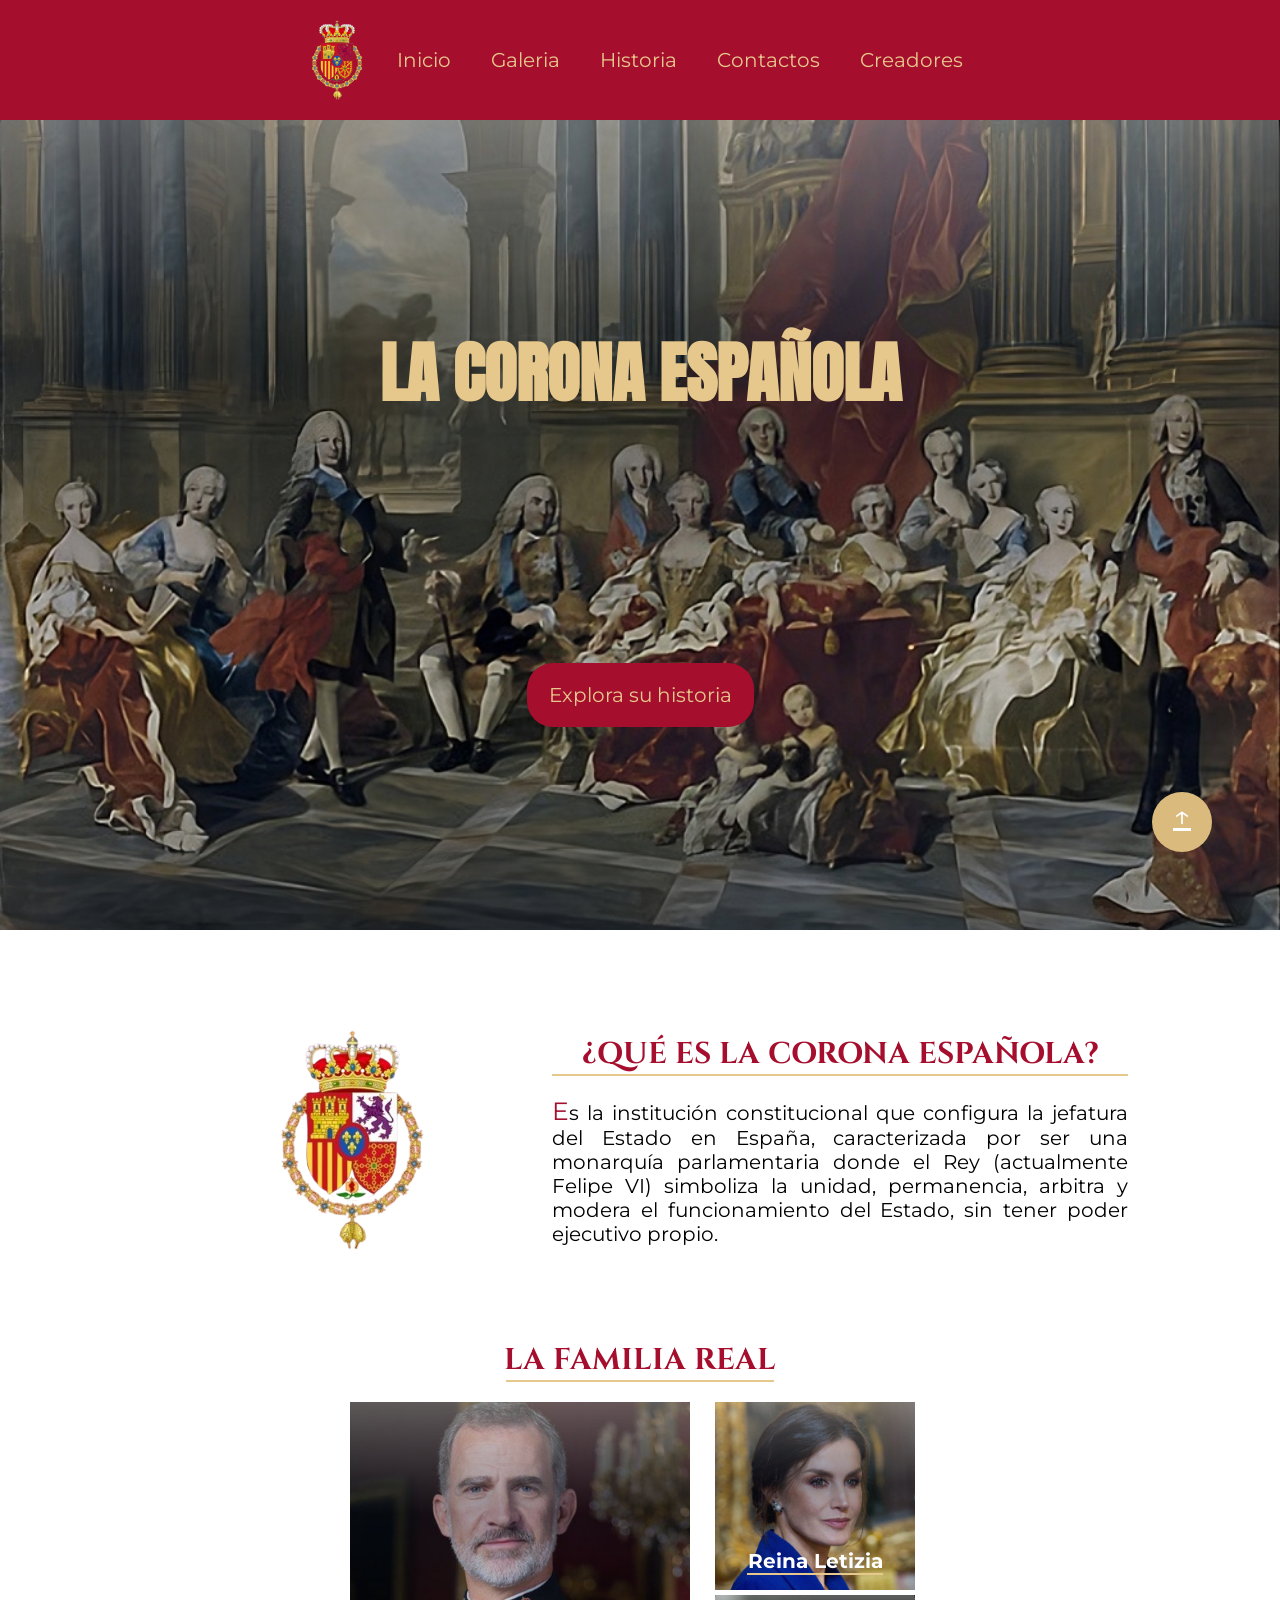
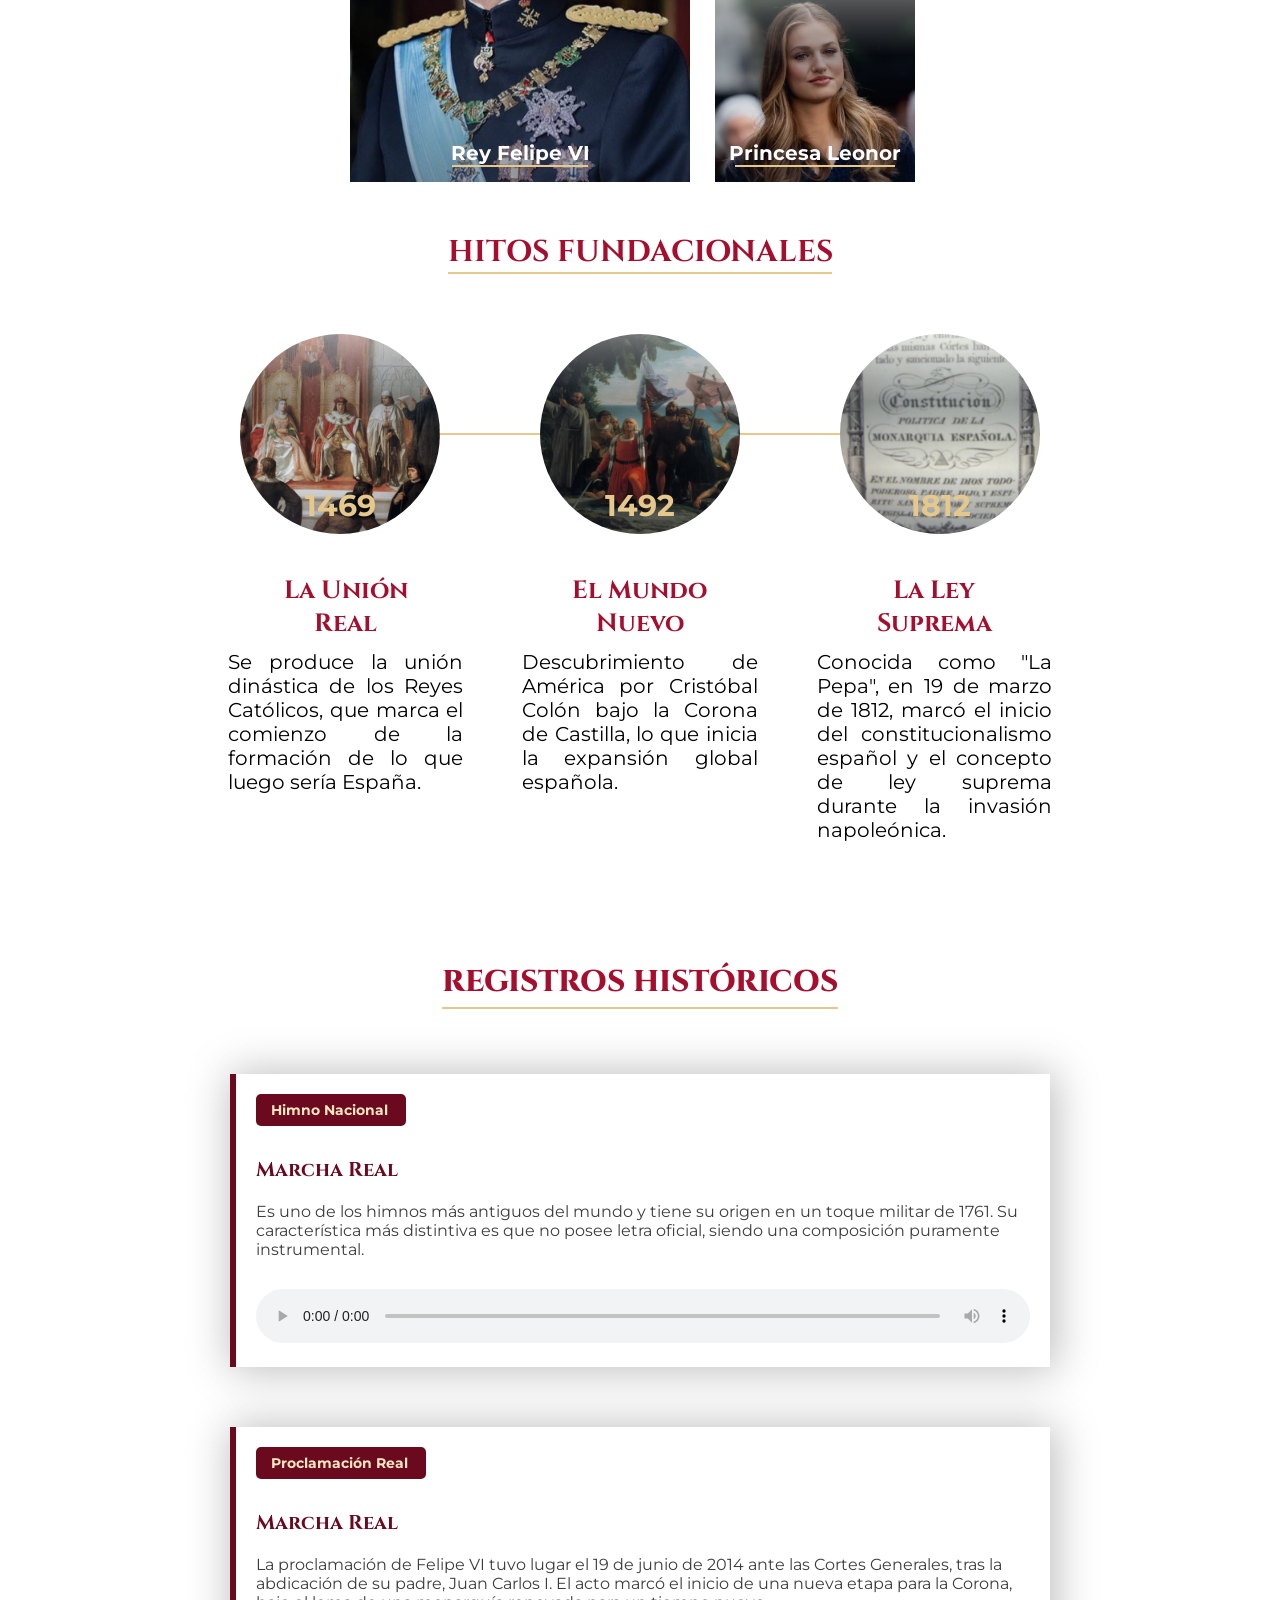
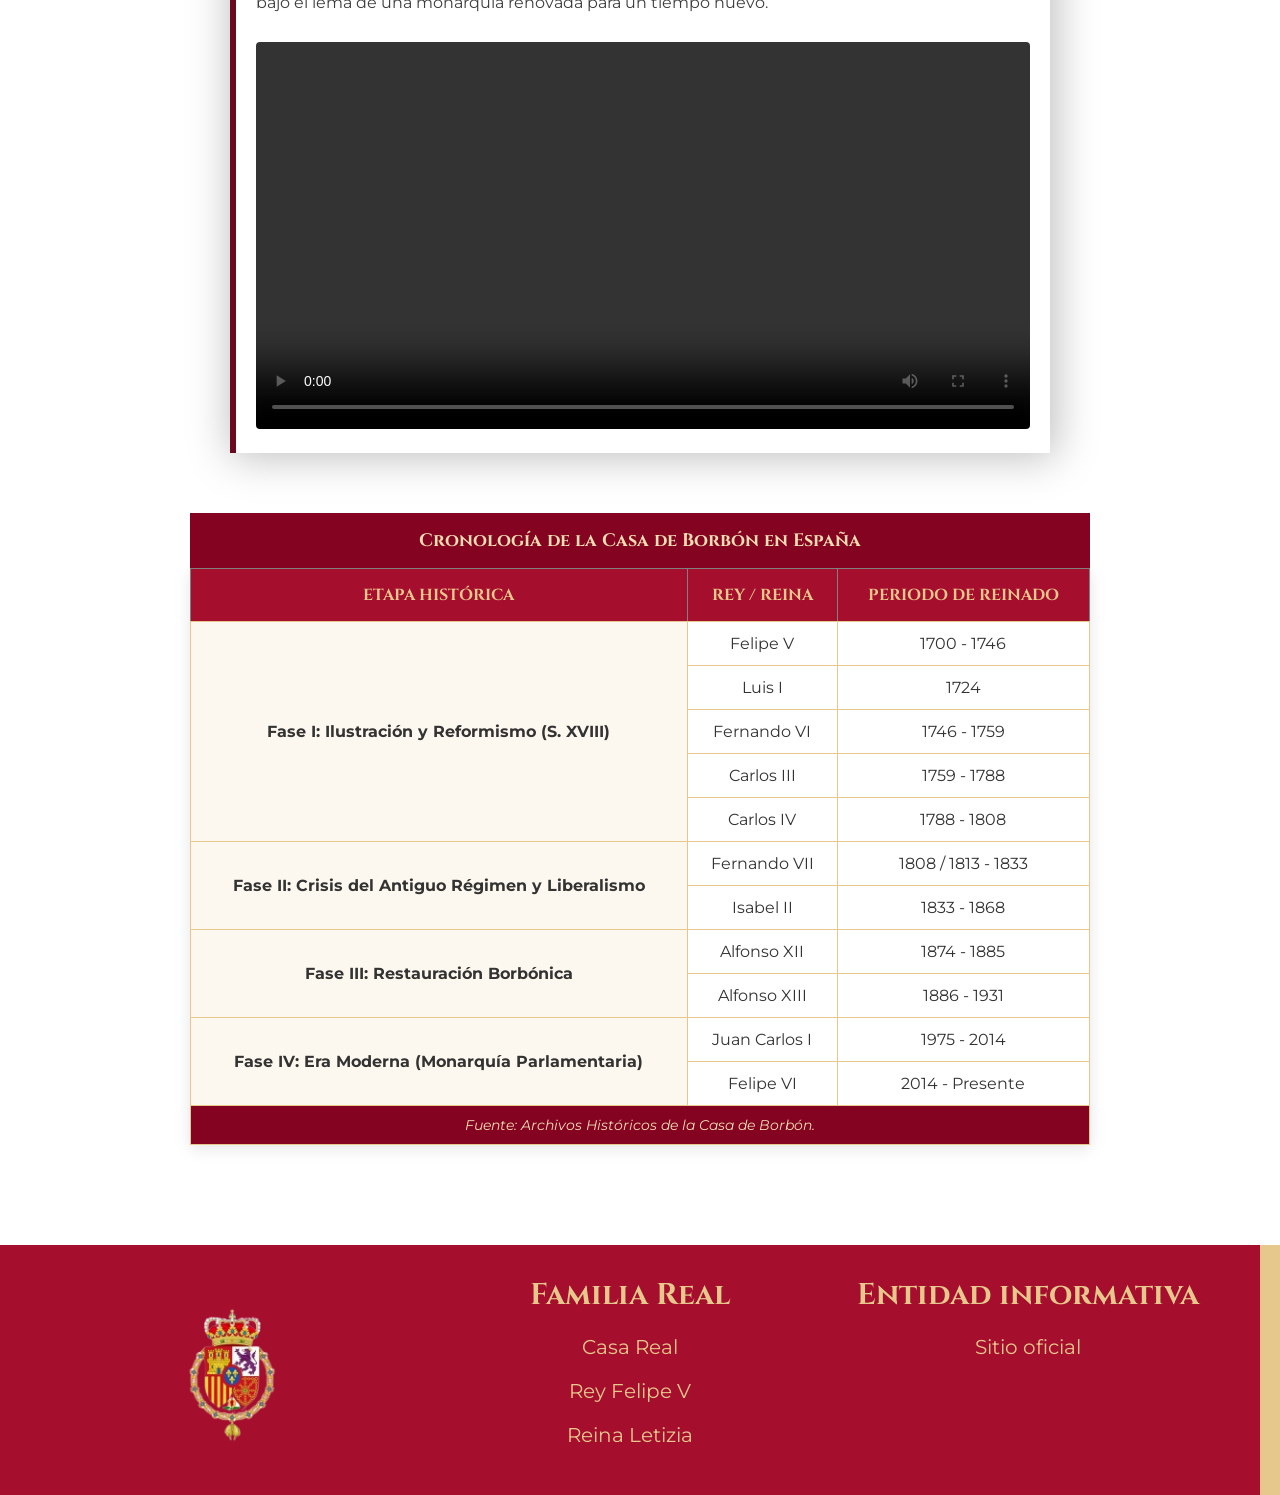
==== index.html @ d097c109 "first commit" ====
<!DOCTYPE html>
<html lang="en">
<head>
    <meta charset="UTF-8">
    <meta name="viewport" content="width=device-width, initial-scale=1.0">
    <link rel="stylesheet" href="css/index.css">
    <title>Inicio</title>
</head>
<body>
<header>
        <img src="img/logo-menu.jpeg" alt="" class="header-img">
        <nav>
            <ul class="menu-list">
              <li> <a href="index.html"> Inicio</a></li>
              <li> <a href="galeria.html"> Galeria</a></li>       
              <li> <a href="fase1.html"> Historia</a>
                 <ul>
                     <li><a href="fase1.html">Fase I</a>
                        <ul>
                        <li><a href="fase1.html#felipe_V">Felipe V</a></li>
                        <li><a href="fase1.html#luis_I">Luis I</a></li>
                        <li><a href="fase1.html#fernando_VI">Fernando VI</a></li>
                        <li><a href="fase1.html#carlos_III">Carlos III</a></li>
                        <li><a href="fase1.html#carlos_IV">Carlos IV</a></li>
                        <li><a href="fase1.html#fernando_VII">Fernando VII</a></li>
                        <li><a href="fase1.html#isabel_II">Isabel II</a></li>
                        </ul>
                     </li>
                     <li><a href="fase2.html">Fase II</a>
                        <ul>
                        <li><a href="fase2.html#alfonso_XII">Alfonso XII</a></li>
                        <li><a href="fase2.html#alfonso_XIII">Alfonso XIII</a></li>
                        </ul>
                     </li>
                     <li><a href="fase3.html">Fase III</a>
                         <ul>
                        <li><a href="fase3.html#juan_I">Juan I</a></li>
                        <li><a href="fase3.html#felipe_VI">Felipe VI</a></li>
                        </ul>
                     </li>
                 </ul>
              </li>     
              <li> <a href="contactos.html"> Contactos</a></li>  
              <li> <a href="creadores.html"> Creadores</a></li>  
            </ul>
        </nav>
    </header>


    <div class="login-hidden">
        <label for="check-menu"><img src="img/icono-login.png" alt="Icono de Menu" class="logo-hidden"></label>
        <input type="checkbox" id="check-menu" class="btn-enter">
        <div class="hidden-content">
            <label for="check-menu" class="btn-x">X</label>
            <h3>La Corona Española</h3>
            <a href="index.html">Inicio</a>
            <a href="galeria.html">Galeria</a>
            <a href="fase1.html">Fase 1</a>
            <a href="fase2.html">Fase 2</a>
            <a href="fase3.html">Fase 3</a>
            <a href="contactos.html">Contactos</a>
            <a href="creadores.html">Creadores</a>
        </div>
    </div>
    
    <a href="index.html" class="btn-flotante"> ↑ </a>

    <section class="portada" id="inicio">
        <h1>LA CORONA ESPAÑOLA</h1>
        <a href="fase1.html" target="_blank">Explora su historia</a>
    </section>

    <section id="intro-id" class="intro">
        <img src="img/escudo.jpeg" alt="">
        <div>
        <h2>¿QUÉ ES LA CORONA ESPAÑOLA?</h2>
        <hr>
        <p>Es la institución constitucional que configura la jefatura del Estado en España, caracterizada por ser una monarquía parlamentaria donde el Rey (actualmente Felipe VI) simboliza la unidad, permanencia, arbitra y modera el funcionamiento del Estado, sin tener poder ejecutivo propio.</p>
        </div>
    </section>

    <div class="div-seccion2">
    <h2 class="h2-seccion2">LA FAMILIA REAL</h2>
    <hr class="hr-seccion2 hr-pequeño">
    </div>

    <section class="familia-real-actual">
        <div class="reyactual-div"> 
            <div>
                <h3>Rey Felipe VI</h3>
                <hr>
            </div>
        </div>
        <div class="familia-real-div">
            <div class="esposa">
                <h3>Reina Letizia</h3>
                <hr>
            </div>
            <div class="hija">
                <h3>Princesa Leonor</h3>
                <hr>
            </div>
        </div>
    </section>

    <div class="div-seccion2">
    <h2 class="h2-seccion2">HITOS FUNDACIONALES</h2>
    <hr class="hr-seccion2">
    </div>

    <section class="hitos-padre">
        <div class="hito1"><h3>1469</h3></div>
        <hr>
        <div class="hito2"><h3>1492</h3></div>
        <hr>
        <div class="hito3"><h3>1812</h3></div>
    </section>
    <section class="hitos-padre-text">
        <div>
            <h2>La Unión Real</h2>
            <p> Se produce la unión dinástica de los Reyes Católicos, que marca el comienzo de la formación de lo que luego sería España.</p>
        </div>
        <div>
            <h2>El Mundo Nuevo</h2>
            <p>Descubrimiento de América por Cristóbal Colón bajo la Corona de Castilla, lo que inicia la expansión global española.</p>
        </div>
        <div>
            <h2>La Ley Suprema</h2>
            <p>Conocida como "La Pepa", en 19 de marzo de 1812, marcó el inicio del constitucionalismo español y el concepto de ley suprema durante la invasión napoleónica.</p>
        </div>
    </section>

    <section class="hitos-mobile">
        <div class="hito-mobile-item">
            <div class="hito1"><h3>1469</h3></div>
            <div class="hito-mobile-text">
                <h2>La Unión Real</h2>
                <p>Se produce la unión dinástica de los Reyes Católicos, que marca el comienzo de la formación de lo que luego sería España.</p>
            </div>
        </div>
        <div class="hito-mobile-item">
            <div class="hito2"><h3>1492</h3></div>
            <div class="hito-mobile-text">
                <h2>El Mundo Nuevo</h2>
                <p>Descubrimiento de América por Cristóbal Colón bajo la Corona de Castilla, lo que inicia la expansión global española.</p>
            </div>
        </div>
        <div class="hito-mobile-item">
            <div class="hito3"><h3>1812</h3></div>
            <div class="hito-mobile-text">
                <h2>La Ley Suprema</h2>
                <p>Conocida como "La Pepa", en 19 de marzo de 1812, marcó el inicio del constitucionalismo español y el concepto de ley suprema durante la invasión napoleónica.</p>
            </div>
        </div>
    </section>

     <section class="seccion-multimedia">
        <h2 class="titulo-seccion">Registros Históricos</h2>

        <div class="caja-media">
            <h3>Himno Nacional</h3>
            <p><span>Marcha Real</span> <br><br> Es uno de los himnos más antiguos del mundo y tiene su origen en un toque militar de 1761. Su característica más distintiva es que no posee letra oficial, siendo una composición puramente instrumental.</p>
            <audio controls>
                <source src="audio/Himno de España - FischPege.mp3.mpeg" type="audio/mpeg">
            </audio>
        </div>

        <div class="caja-media">
            <h3 class="proclamacion">Proclamación Real</h3>
            <p><span>Marcha Real</span> <br><br>La proclamación de Felipe VI tuvo lugar el 19 de junio de 2014 ante las Cortes Generales, tras la abdicación de su padre, Juan Carlos I. El acto marcó el inicio de una nueva etapa para la Corona, bajo el lema de una monarquía renovada para un tiempo nuevo.</p>
            <video controls width="100%">
                <source src="video/Proclamación de Felipe VI - LibertadDigital (720p, h264).mp4" type="video/mp4">
            </video>
        </div>
    </section>

    <section class="seccion-tabla">
    <table border="1" class="tabla-reyes">
        <caption>Cronología de la Casa de Borbón en España</caption>
        <thead>
            <tr>
                <th>Etapa Histórica</th>
                <th>Rey / Reina</th>
                <th>Periodo de Reinado</th>
            </tr>
        </thead>
        <tbody>
            <tr>
                <td rowspan="5" class="celda-enfasis">Fase I: Ilustración y Reformismo (S. XVIII)</td>
                <td>Felipe V</td>
                <td>1700 - 1746</td>
            </tr>
            <tr>
                <td>Luis I</td>
                <td>1724</td>
            </tr>
            <tr>
                <td>Fernando VI</td>
                <td>1746 - 1759</td>
            </tr>
            <tr>
                <td>Carlos III</td>
                <td>1759 - 1788</td>
            </tr>
            <tr>
                <td>Carlos IV</td>
                <td>1788 - 1808</td>
            </tr>
            <tr>
                <td rowspan="2" class="celda-enfasis">Fase II: Crisis del Antiguo Régimen y Liberalismo</td>
                <td>Fernando VII</td>
                <td>1808 / 1813 - 1833</td>
            </tr>
            <tr>
                <td>Isabel II</td>
                <td>1833 - 1868</td>
            </tr>
            <tr>
                <td rowspan="2" class="celda-enfasis">Fase III: Restauración Borbónica</td>
                <td>Alfonso XII</td>
                <td>1874 - 1885</td>
            </tr>
            <tr>
                <td>Alfonso XIII</td>
                <td>1886 - 1931</td>
            </tr>
            <tr>
                <td rowspan="2" class="celda-enfasis">Fase IV: Era Moderna (Monarquía Parlamentaria)</td>
                <td>Juan Carlos I</td>
                <td>1975 - 2014</td>
            </tr>
            <tr>
                <td>Felipe VI</td>
                <td>2014 - Presente</td>
            </tr>
        </tbody>
        <tfoot>
            <tr>
                <td colspan="3">Fuente: Archivos Históricos de la Casa de Borbón.</td>
            </tr>
        </tfoot>
    </table>
</section>
    <footer>
        <div> 
            <img src="img/escudo.jpeg" alt="">
        </div>
        <div>
            <h2>Familia Real</h2>
            <a href="https://www.instagram.com/casareal.es/?hl=es" target="_blank">Casa Real</a>
            <a href="https://www.instagram.com/king_felipe_official/" target="_blank">Rey Felipe V</a>
            <a href="https://www.instagram.com/queenletizia/?hl=es" target="_blank">Reina Letizia</a>
        </div>
        <div>
            <h2>Entidad informativa</h2>
            <a href="https://www.casareal.es/ES/Paginas/Home.aspx" target="_blank">Sitio oficial</a>
        </div>
    </footer>
</body>
</html>
---- css/index.css ----
@import url('https://fonts.googleapis.com/css2?family=Anton&display=swap');
@import url('https://fonts.googleapis.com/css2?family=Cinzel:wght@400..900&display=swap');
@import url('https://fonts.googleapis.com/css2?family=Montserrat:ital,wght@0,100..900;1,100..900&display=swap');

* {
    padding: 0;
    margin: 0;
    box-sizing: border-box;
}

h1 {
    font-family: "Anton", sans-serif;
}

h2 {
    font-family: "Cinzel", serif;
    font-size: 30px;
    color: #A60E2E;
}

h3 {
    font-family: "Montserrat", sans-serif;
    font-size: 20px;
    color: #fff;
    font-weight: 700;
}


p,
span,
a {
    font-family: "Montserrat", sans-serif;
    font-size: 20px;
}

ul li {
    font-size: 20px;
}

.btn-flotante {
    position: fixed;
    left: 90vw;
    top: 88vh;
    width: 60px;
    height: 60px;
    padding: 5px 0;
    text-align: center;
    border-radius: 100%;
    background-color: #dabb7d;
    color: #fff;
    font-size: 30px;
}


/* Menu */
header {
    margin: auto;
    display: flex;
    justify-content: center;
    width: 100%;
    background-color: #A60E2E;
    padding: 20px 0;
    align-items: center;
}

nav ul {
    margin: 0 0px;
}

ul li {
    list-style: none;
}

nav li a {
    background-color: #A60E2E;
    color: #E7C88C;
    text-decoration: none;
    padding: 10px 20px;
    display: block;
    transition: background-color 0.1s ease-in-out;
}

nav li a:hover {
    background-color: #940c2a;
}

nav li ul {
    display: none;
    position: absolute;
    min-width: 160px;
}

nav li:hover>ul {
    display: block;

}

.menu-list li ul li {
    position: relative;
}

.menu-list li ul li ul {
    right: -160px;
    top: 0px;
}

.menu-list>li {
    float: left;
}

header>img {
    width: 80px;
    height: 80px;
}

/* Login escondido */
.login-hidden {
    width: 100%;
    margin-top: 35px;
    padding-left: 30px;
    display: none;
    font-family: "Montserrat", sans-serif;
    font-size: 20px;
}

.login-hidden a {
    list-style: none;
    text-decoration: none;
}

.logo-hidden {
    background-color: #A60E2E;
    border-radius: 100%;
    position: fixed;
    top: 7px;
    left: 7px;
    padding: 5px;
    width: 60px;
    z-index: 99;
}

.hidden-content img {
    width: 80px;
}

.login-hidden label {
    cursor: pointer;
}

.hidden-content {
    display: flex;
    flex-direction: column;
    align-items: center;
    justify-content: center;
    gap: 50px;
    z-index: 100;
    background-color: #940c2a;
    position: fixed;
    overflow-y: hidden;
    transform: translateY(100%);
    inset: 0;
    opacity: 0;
    visibility: hidden;
    transition: transform 0.8s ease-in, opacity 1s ease-in, visibility 1s;
}

.hidden-content h3 {
    color: #E7C88C !important;
    font-family: 'Cinzel', serif;
    font-size: 22px;
}

input {
    display: none;
}

.btn-enter:checked~.hidden-content {
    transform: translateY(0%);
    opacity: 1;
    visibility: visible;
    transition: transform 0.5s ease-out, opacity 0.5s ease-out, visibility 0s;
}

.hidden-content h3,
.hidden-content a,
.hidden-content label {
    color: white;
}

.btn-x {
    font-size: 30px;
    position: absolute;
    top: 20px;
    left: 20px;
    cursor: pointer;
}

.portada {
    display: flex;
    justify-content: center;
    align-items: center;
    flex-direction: column;
    gap: 240px;
    width: 100%;
    height: 90vh;
    background-image: url('../img/banner.png');
    background-size: cover;
    background-repeat: no-repeat;
    background-position: center;
}

.portada h1 {
    color: #E7C88C;
    font-size: 4.1rem;
}

.portada a {
    background-color: #A60E2E;
    color: #E7C88C;
    padding: 20px 22px;
    text-decoration: none;
    border-radius: 26px;
    transition: background-color 0.2s ease-in;
}

.portada a:hover {
    background-color: #6b0a1f;
}

.intro {
    display: flex;
    width: 100%;
    margin-top: 10px;
    justify-content: center;
    align-items: center;
}

.intro img {
    width: 45%;
    max-width: 400px;
    object-fit: cover;
}

.intro div {
    width: 45%;
    display: flex;
    justify-content: center;
    flex-direction: column;
    margin: 20px 0;
}

.intro div hr {
    width: 100%;
    border: 0.5px #E7C88C solid;
    margin-bottom: 20px;
}

.intro div p {
    text-align: justify;
    width: 100%;
}

.intro div h2 {
    width: 100%;
    text-align: center;
}

.intro div p::first-letter {
    color: #A60E2E;
    font-size: 25px;
}

.div-seccion2 {
    display: flex;
    justify-content: center;
    align-items: center;
    width: 100%;
    flex-direction: column;
    margin-bottom: 20px;
}

.h2-seccion2 {
    width: 100%;
    text-align: center;
}

.hr-seccion2 {
    width: 30%;
    border: 1px #E7C88C solid;
}

.hr-pequeño {
    width: 21%;
}

.familia-real-actual {
    width: 100%;
    display: flex;
    justify-content: center;
    align-items: end;
    gap: 25px;
    margin-bottom: 50px;
}

.reyactual-div {
    width: 55%;
    display: flex;
    justify-content: right;
    align-items: center;
}

.reyactual-div div {
    background-image: url('../img/familia_real/felipe_VI.png');
    background-repeat: no-repeat;
    background-size: cover;
    background-position: top;
    width: 340px;
    height: 380px;
    display: flex;
    justify-content: flex-end;
    align-items: center;
    flex-direction: column;
}

.reyactual-div div hr {
    margin-bottom: 15px;
    width: 40%;
    border: 1px #E7C88C solid;
}

.familia-real-div {
    width: 45%;
    display: flex;
    justify-content: left;
    align-items: baseline;
    flex-direction: column;
    gap: 5px;
    height: 380px;
}

.esposa {
    width: 200px;
    height: 190px;
    background-image: url('../img/familia_real/letizia.png');
    background-size: cover;
    background-position: top;
    background-repeat: no-repeat;
    display: flex;
    justify-content: flex-end;
    align-items: center;
    flex-direction: column;
}

.esposa hr {
    width: 68%;
    border: 1px #E7C88C solid;
    margin-bottom: 15px;
}

.hija {
    width: 200px;
    height: 190px;
    background-image: url('../img/familia_real/leonor.png');
    background-size: cover;
    background-position: top;
    background-repeat: no-repeat;
    display: flex;
    justify-content: flex-end;
    align-items: center;
    flex-direction: column;
}

.hija hr {
    width: 80%;
    border: 1px #E7C88C solid;
    margin-bottom: 15px;
}

.hitos-padre {
    width: 100%;
    display: flex;
    justify-content: center;
    align-items: center;
    margin-top: 60px;
}

.hitos-padre hr {
    width: 100px;
    border: 1px #E7C88C solid;
}

.hitos-padre div {
    width: 200px;
    border: none;
    height: 200px;
    border-radius: 100%;
}

.hito1 {
    background-image: url('../img/hitos/1469-h.png');
    background-position: center;
    background-size: cover;
    background-repeat: no-repeat;
    display: flex;
    justify-content: center;
    align-items: end;
}

.hito1 h3 {
    color: #E7C88C;
    font-size: 30px;
    margin-bottom: 10px;
}

.hito2 {
    background-image: url('../img/hitos/1492-h.png');
    background-position: center;
    background-size: cover;
    background-repeat: no-repeat;
    display: flex;
    justify-content: center;
    align-items: end;
}

.hito2 h3 {
    color: #E7C88C;
    font-size: 30px;
    margin-bottom: 10px;
}

.hito3 {
    background-image: url('../img/hitos/1812-h.png');
    background-position: center;
    background-size: cover;
    background-repeat: no-repeat;
    display: flex;
    justify-content: center;
    align-items: end;
}

.hito3 h3 {
    color: #E7C88C;
    font-size: 30px;
    margin-bottom: 10px;
}

.hitos-padre-text {
    width: 100%;
    display: flex;
    align-items: baseline;
    justify-content: center;
    margin-top: 40px;
}

.hitos-padre-text div {
    width: 23%;
    display: flex;
    align-items: center;
    justify-content: center;
    flex-direction: column;
}

.hitos-padre-text div h2 {
    font-size: 25px;
    width: 60%;
    text-align: center;
}

.hitos-padre-text div p {
    margin-top: 10px;
    width: 80%;
    text-align: justify;
}

/* Animaciones de Imagenes */
.intro img,
.hito1,
.hito2,
.hito3 {
    animation-name: aparecer;
    animation-timeline: view();
    animation-range: entry 5% cover 65%;
}

@keyframes aparecer {
    from {
        opacity: 0;
        scale: 10%;
    }

    to {
        opacity: 1;
        scale: 100%;
    }
}

/* Multimedia */
.seccion-multimedia {
    display: flex;
    flex-direction: column;
    align-items: center;
    max-width: 900px;
    margin: 0 auto;
    margin-top: 80px;
    padding: 40px;
    
}

.titulo-seccion {
    font-weight: 800;
    border-bottom: 2px solid #E7C88C;
    display: inline-block;
    padding-bottom: 5px;
    margin-bottom: 25px;
    text-transform: uppercase;
    
}

.caja-media {
    background-color: #ffffff;
    border-left: 6px solid #6b0a1f;
    box-shadow: 3px 1px 40px 3px rgba(0,0,0,0.26);
    padding: 20px;
    margin-top: 40px;
    margin-bottom: 20px;
}

.caja-media h3{
    margin-top: 0;
    font-weight: bolder;
    font-size: 14px;
    padding: 7px 15px;
    color:#f7e6c1;
    border-radius: 5px;
    margin-bottom: 30px;
    text-align: left;
    background-color: #6b0a1f;
    max-width: 150px;
}

.caja-media p{
    font-size: 16px;
    color: #3d3d3d;
}

.caja-media span{
    font-family: 'Cinzel';
    color: #6b0a1f;
    font-weight: bolder;
}

.proclamacion{
    max-width: 170px !important;
}

audio {
    margin-top: 30px;
    width: 100%;
}

video {
    margin-top: 30px;
    border-radius: 4px;
}


.seccion-tabla {
    margin-bottom: 50px;
    display: flex;
    justify-content: center;
    padding: 0px 40px;

}

.tabla-reyes {
    max-width: 900px;
    width: 100%;
    border-collapse: collapse;
    font-family: "Montserrat", sans-serif;
    box-shadow: 0 4px 15px rgba(0,0,0,0.1);
    background-color: white;
}

.tabla-reyes caption {
    padding: 15px;
    font-family: "Cinzel", serif;
    font-size: 18px;
    background-color: #840321;
    color: #f3deb3;
    font-weight: bold;
}

.tabla-reyes th {
    background-color: #A60E2E;
    color: #E7C88C;
    padding: 15px;
    text-transform: uppercase;
    font-family: "Cinzel", serif;
}

.tabla-reyes td {
    border: 1px solid #E7C88C;
    padding: 12px;
    text-align: center;
    color: #333;
}

.celda-enfasis {
    background-color: #fdf8ef;
    font-weight: bold;
    color: #A60E2E;
}

.celda-destacada {
    background-color: #E7C88C;
    color: #A60E2E;
    font-weight: bold;
    font-style: italic;
}

.tabla-reyes tfoot td {
    background-color: #840321;
    color: #f3deb3;
    font-size: 14px;
    font-style: italic !important;
    padding: 10px;
}


footer {
    display: flex;
    justify-content: center;
    align-items: center;
    border-right: 20px #E7C88C solid;
    width: 100%;
    background-color: #A60E2E;
    margin-top: 100px;
    gap: 20px;
    padding-top: 10px;
}

footer div img {
    width: 240px;
    height: 240px;
}

footer div {
    width: 30%;
    display: flex;
    justify-content: baseline;
    align-items: center;
    flex-direction: column;
    gap: 20px;
    min-height: 200px;
}

footer div h2 {
    color: #E7C88C;
}

footer div a {
    text-decoration: none;
    color: #E7C88C;
    transition: color 0.3s ease-in;
}

footer div a:hover {
    color: #cfb47d;
}

.hitos-mobile {
    display: none;
}

@media (max-width: 1024px) {
    h2 {
        font-size: 26px;
    }

    p,
    span,
    a {
        font-size: 18px;
    }

    .portada {
        gap: 180px;
        height: 75vh;
    }

    .portada h1 {
        font-size: 3.2rem;
        text-align: center;
        padding: 0 20px;
    }

    .intro {
        flex-direction: column;
        align-items: center;
        padding: 20px;
    }

    .intro img {
        width: 60%;
        max-width: 340px;
    }

    .intro div {
        width: 85%;
    }

    .familia-real-actual {
        flex-direction: column;
        align-items: center;
        gap: 20px;
    }

    .reyactual-div {
        width: 70%;
        justify-content: center;
    }

    .reyactual-div div {
        width: 100%;
        height: 340px;
    }

    .familia-real-div {
        width: 70%;
        flex-direction: row;
        justify-content: center;
        align-items: flex-end;
        height: auto;
        gap: 20px;
    }

    .esposa,
    .hija {
        width: 48%;
        height: 240px;
    }

    .hitos-padre {
        display: none;
    }

    .hitos-padre-text {
        display: none;
    }

    .hitos-mobile {
        display: flex;
        flex-direction: column;
        align-items: center;
        gap: 30px;
        margin-top: 30px;
        width: 100%;
    }

    .hito-mobile-item {
        display: flex;
        flex-direction: column;
        align-items: center;
        gap: 15px;
        width: 60%;
    }

    .hito-mobile-item .hito1,
    .hito-mobile-item .hito2,
    .hito-mobile-item .hito3 {
        width: 180px;
        height: 180px;
        border-radius: 100%;
        display: flex;
        justify-content: center;
        align-items: flex-end;
    }

    .hito-mobile-text {
        display: flex;
        flex-direction: column;
        align-items: center;
        gap: 8px;
        width: 100%;
        text-align: center;
    }

    .hito-mobile-text h2 {
        font-size: 22px;
    }

    .hito-mobile-text p {
        text-align: justify;
        font-size: 17px;
    }

    .hr-seccion2 {
        width: 30%;
    }

    .hr-pequeño {
        width: 38%;
    }

    footer {
        flex-direction: column;
        align-items: center;
        padding: 20px;
        gap: 20px;
        border-right: none;
        border-top: 10px #E7C88C solid;
    }

    footer div {
        width: 70%;
        align-items: center;
        text-align: center;
    }
}


@media (max-width: 768px) {

    /* Hace aparecer el menu toggle*/
    .login-hidden {
        display: flex;
    }

    /* Hace desaparecer el menu para computadoras*/
    header,
    .header-img,
    .btn-flotante {
        display: none;
    }

    .portada {
        margin-top: -40px;
    }
}

@media (max-width: 767px) {
    h2 {
        font-size: 20px;
    }

    h3 {
        font-size: 16px;
    }

    p,
    span,
    a {
        font-size: 15px;
    }

    .portada {
        gap: 100px;
        height: 60vh;
        min-height: 400px;
    }

    .portada h1 {
        font-size: 2rem;
        text-align: center;
        padding: 0 15px;
    }

    .portada a {
        padding: 14px 18px;
        font-size: 15px;
    }

    .intro {
        flex-direction: column;
        align-items: center;
        padding: 15px;
        gap: 15px;
    }

    .intro img {
        width: 80%;
        max-width: 280px;
    }

    .intro div {
        width: 92%;
    }


    .familia-real-actual {
        flex-direction: column;
        align-items: center;
        gap: 15px;
        margin-bottom: 30px;
    }

    .reyactual-div {
        width: 80%;
        justify-content: center;
    }

    .reyactual-div div {
        width: 100%;
        height: 260px;
        justify-content: flex-end;
        align-items: center;
    }

    .reyactual-div div h3 {
        text-align: center;
        font-size: 14px;
    }

    .reyactual-div div hr {
        width: 60%;
    }

    .familia-real-div {
        width: 80%;
        flex-direction: column;
        align-items: center;
        height: auto;
        gap: 15px;
    }

    .esposa,
    .hija {
        width: 100%;
        height: 300px;
        justify-content: flex-end;
        align-items: center;
        background-position: top;
    }

    .esposa h3,
    .hija h3 {
        text-align: center;
        font-size: 14px;
    }

    .esposa hr,
    .hija hr {
        width: 60%;
    }

    .hitos-padre {
        display: none;
    }

    .hitos-padre-text {
        display: none;
    }

    .hitos-mobile {
        display: flex;
        flex-direction: column;
        align-items: center;
        gap: 30px;
        margin-top: 30px;
        width: 100%;
    }

    .hito-mobile-item {
        display: flex;
        flex-direction: column;
        align-items: center;
        gap: 15px;
        width: 80%;
    }

    .hito-mobile-item .hito1,
    .hito-mobile-item .hito2,
    .hito-mobile-item .hito3 {
        width: 150px;
        height: 150px;
        border-radius: 100%;
        display: flex;
        justify-content: center;
        align-items: flex-end;
    }

    .hito-mobile-text {
        display: flex;
        flex-direction: column;
        align-items: center;
        gap: 8px;
        width: 100%;
        text-align: center;
    }

    .hito-mobile-text h2 {
        font-size: 18px;
    }

    .hito-mobile-text p {
        text-align: justify;
        font-size: 15px;
    }

    .hitos-padre hr {
        width: 4px;
        height: 40px;
        border: none;
        border-left: 2px #E7C88C solid;
    }

    .hitos-padre div {
        width: 150px;
        height: 150px;
    }

    .hr-seccion2 {
        width: 70%;
    }

    .hr-pequeño {
        width: 55%;
    }

    footer {
        flex-direction: column;
        align-items: center;
        padding: 20px 15px;
        margin-top: 60px;
        gap: 20px;
        border-right: none;
        border-top: 8px #E7C88C solid;
    }

    footer div {
        width: 90%;
        min-height: auto;
    }

    footer div img {
        display: none;
    }
}

@media (max-width: 480px) {
    .portada h1 {
        font-size: 1.6rem;
    }

    .portada {
        gap: 70px;
    }

    .reyactual-div div {
        height: 220px;
    }

    .esposa,
    .hija {
        height: 190px;
    }

    .hitos-padre div {
        width: 130px;
        height: 130px;
    }
}
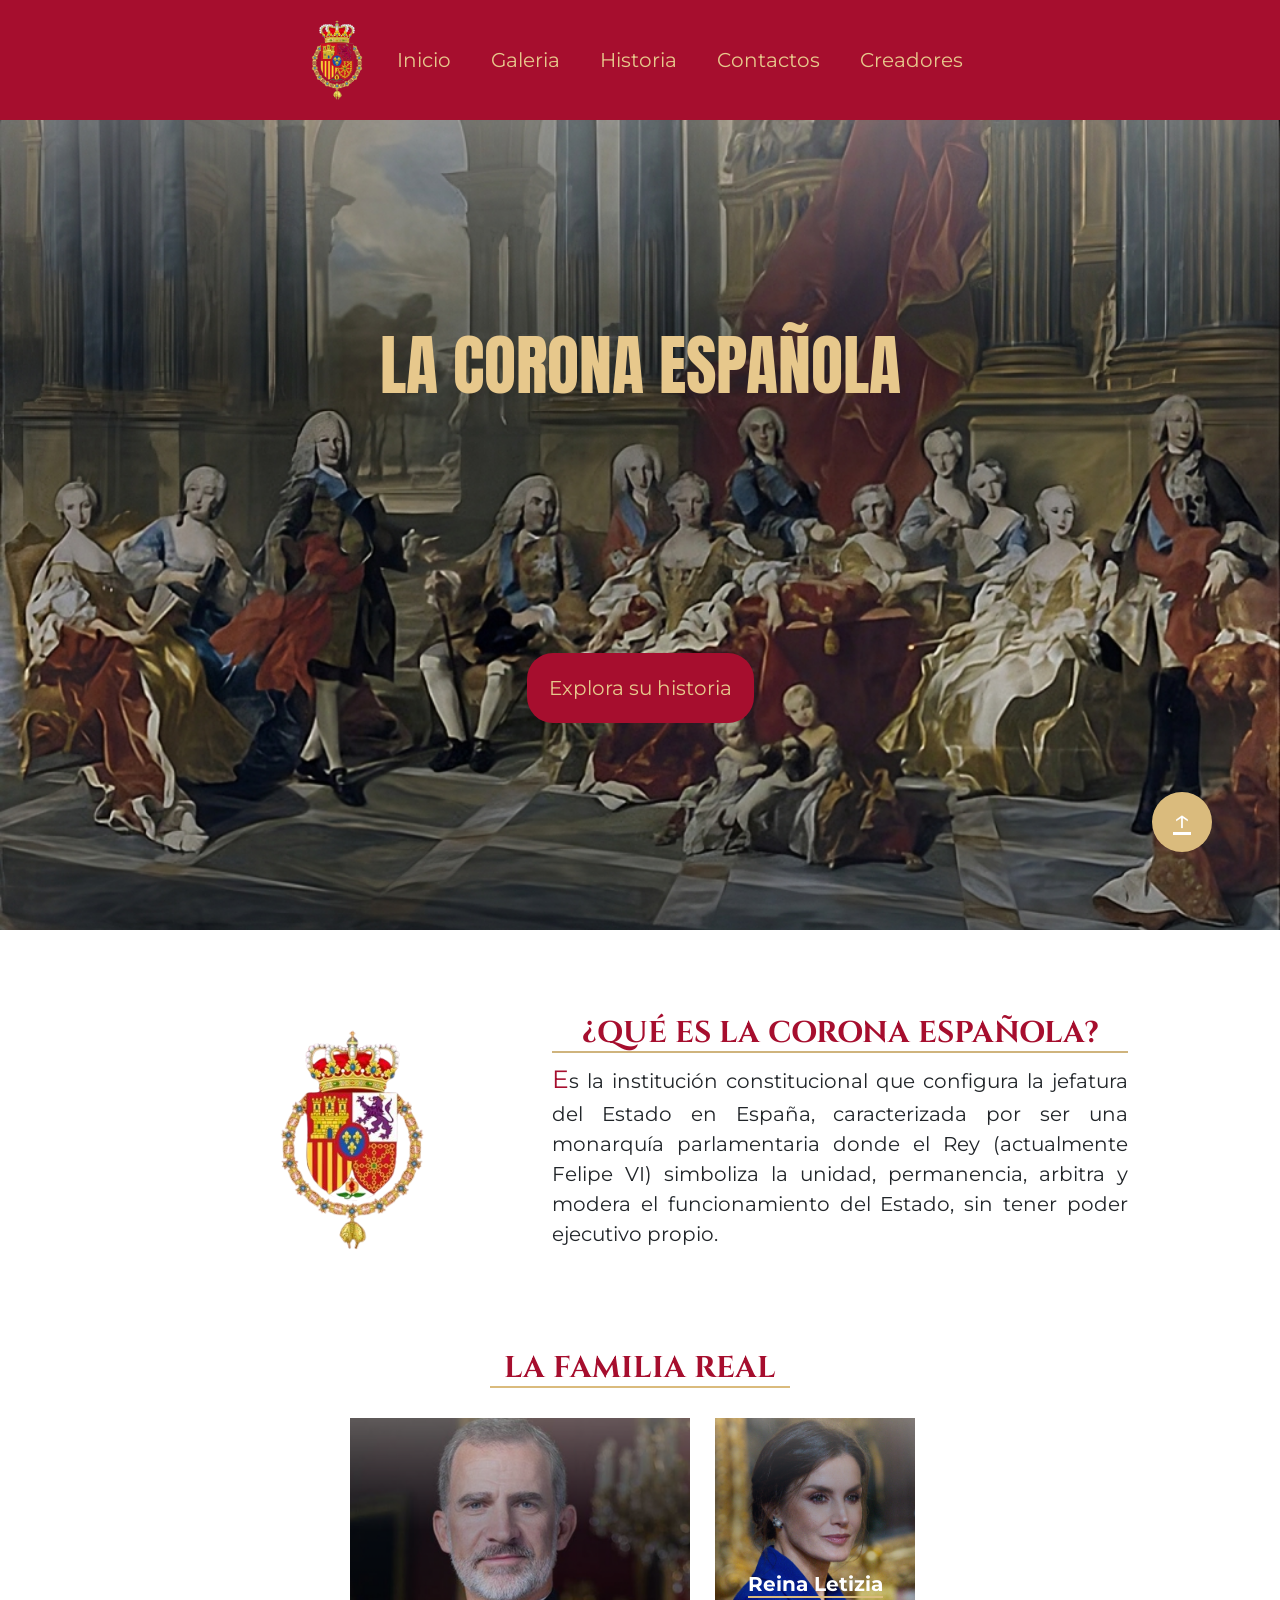
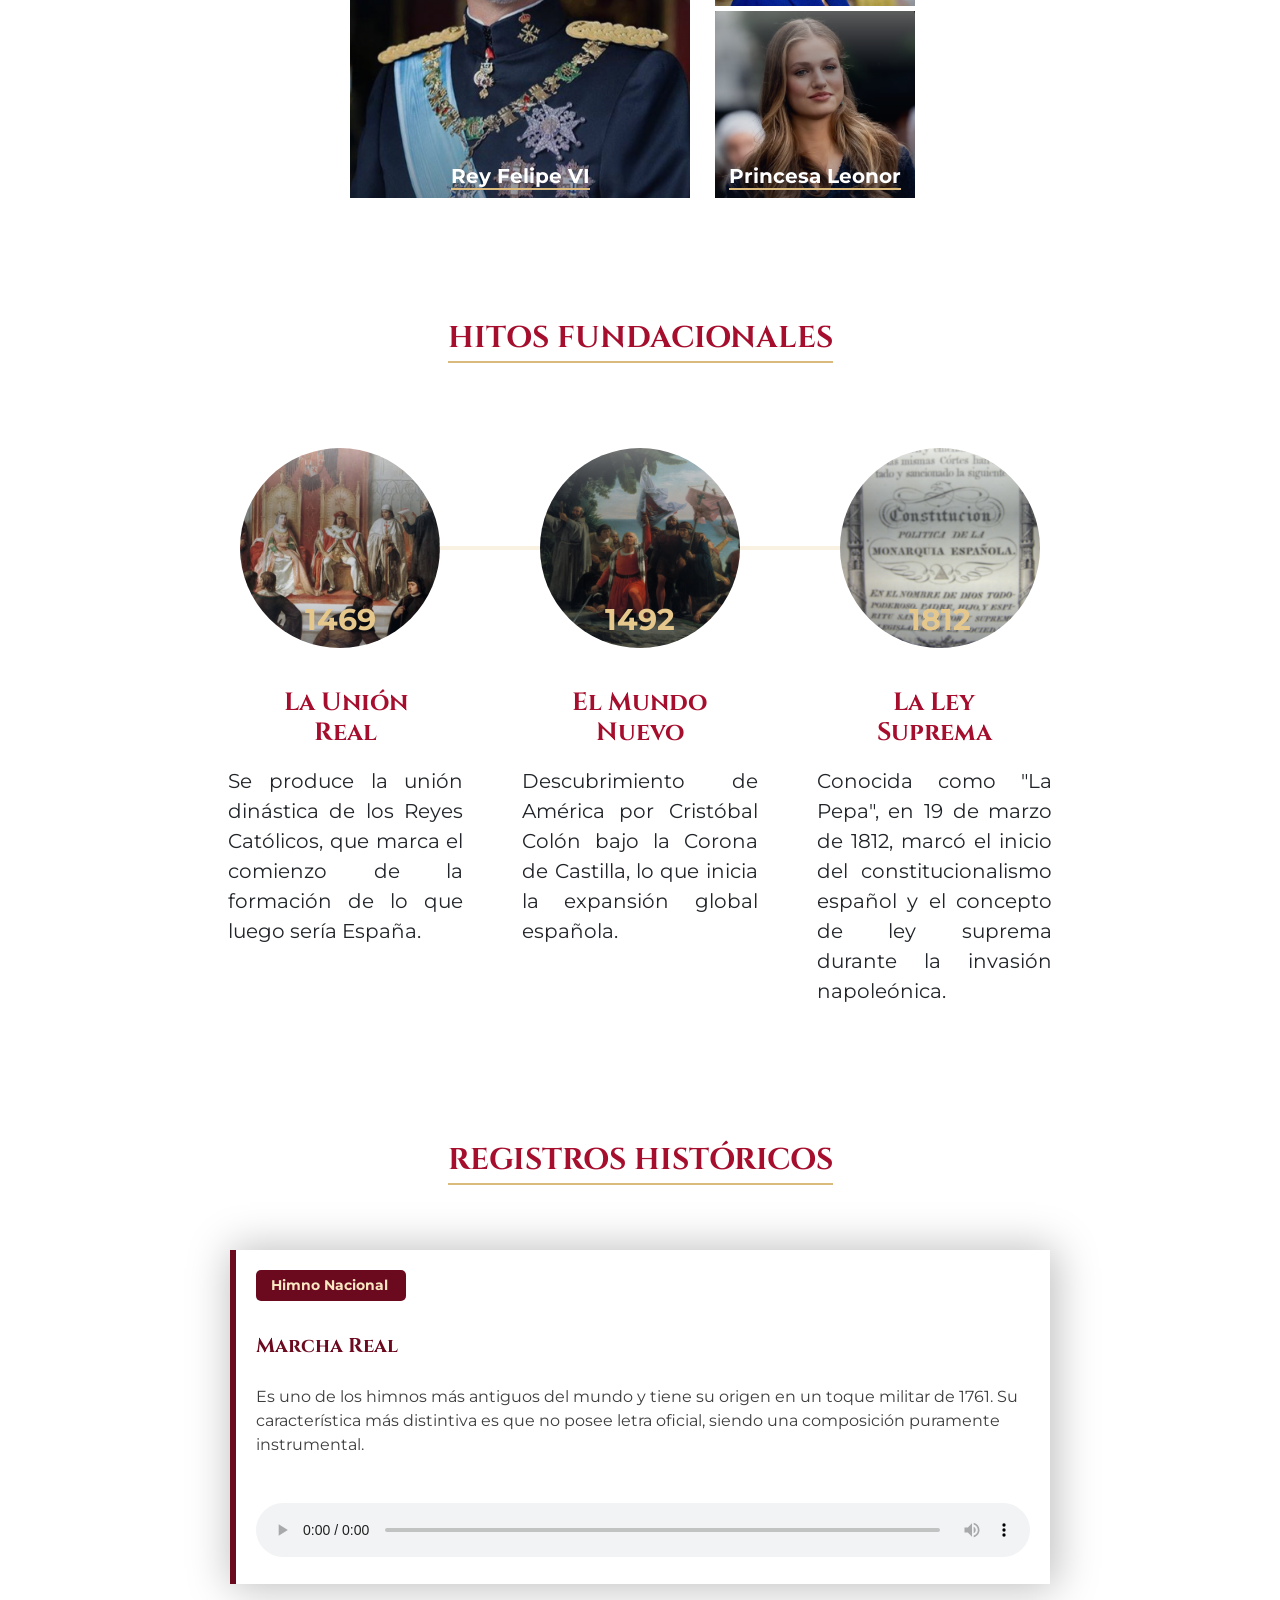
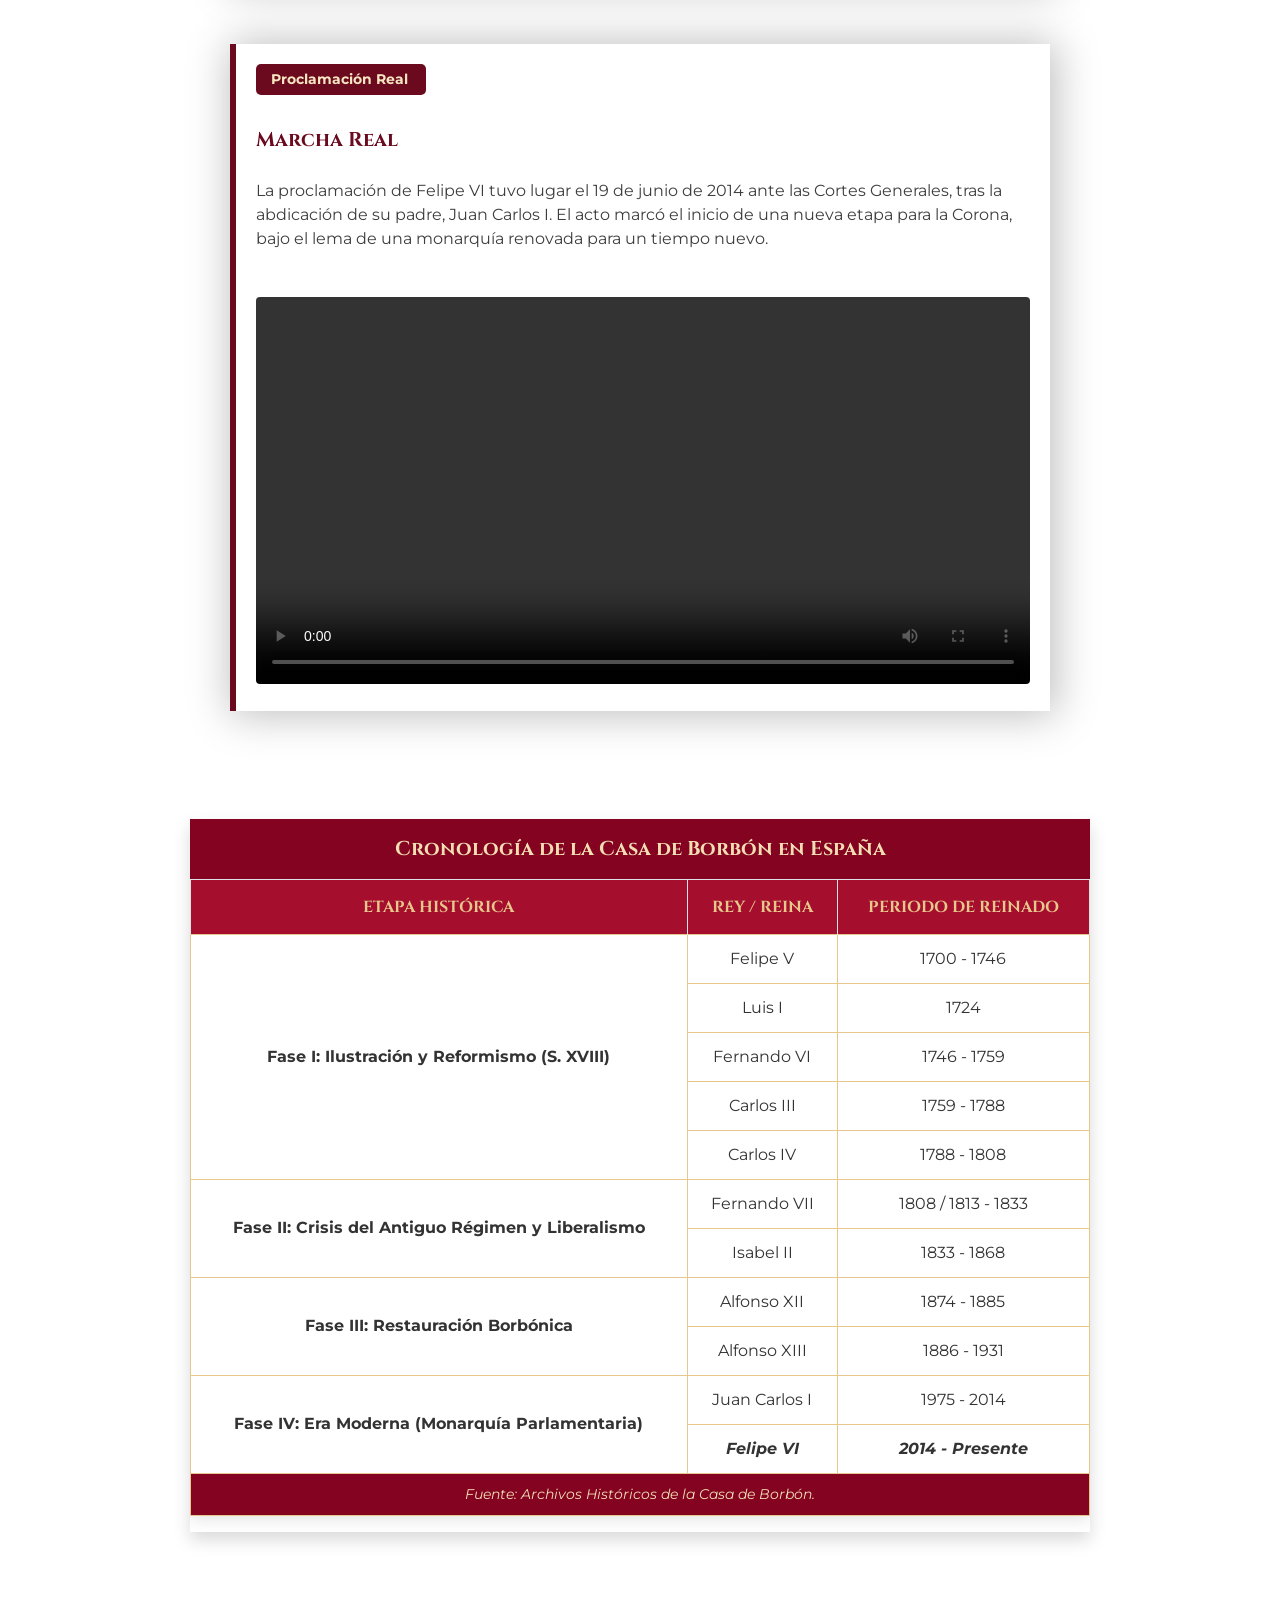
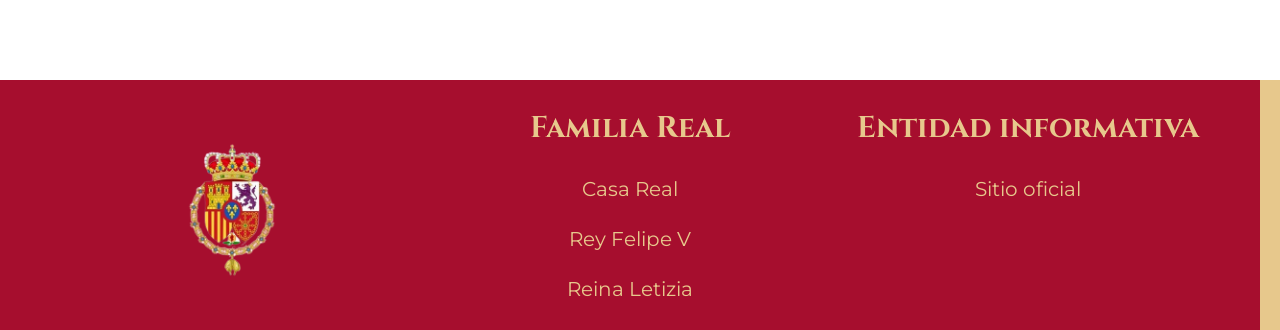
==== commit 9ef0e27d: "Cambios de Bootstrap y Carrusel de Img" ====
--- a/index.html
+++ b/index.html
@@ -3,6 +3,7 @@
 <head>
     <meta charset="UTF-8">
     <meta name="viewport" content="width=device-width, initial-scale=1.0">
+    <link href="https://cdn.jsdelivr.net/npm/bootstrap@5.3.3/dist/css/bootstrap.min.css" rel="stylesheet">   
     <link rel="stylesheet" href="css/index.css">
     <title>Inicio</title>
 </head>
@@ -74,38 +75,34 @@
         <img src="img/escudo.jpeg" alt="">
         <div>
         <h2>¿QUÉ ES LA CORONA ESPAÑOLA?</h2>
-        <hr>
         <p>Es la institución constitucional que configura la jefatura del Estado en España, caracterizada por ser una monarquía parlamentaria donde el Rey (actualmente Felipe VI) simboliza la unidad, permanencia, arbitra y modera el funcionamiento del Estado, sin tener poder ejecutivo propio.</p>
         </div>
     </section>
 
     <div class="div-seccion2">
     <h2 class="h2-seccion2">LA FAMILIA REAL</h2>
-    <hr class="hr-seccion2 hr-pequeño">
     </div>
 
     <section class="familia-real-actual">
         <div class="reyactual-div"> 
             <div>
                 <h3>Rey Felipe VI</h3>
-                <hr>
             </div>
         </div>
         <div class="familia-real-div">
             <div class="esposa">
                 <h3>Reina Letizia</h3>
-                <hr>
             </div>
             <div class="hija">
                 <h3>Princesa Leonor</h3>
-                <hr>
+
             </div>
         </div>
     </section>
 
     <div class="div-seccion2">
-    <h2 class="h2-seccion2">HITOS FUNDACIONALES</h2>
-    <hr class="hr-seccion2">
+        <br><br><br>
+    <h2 class="titulo-seccion">HITOS FUNDACIONALES</h2>
     </div>
 
     <section class="hitos-padre">
@@ -174,72 +171,80 @@
         </div>
     </section>
 
-    <section class="seccion-tabla">
-    <table border="1" class="tabla-reyes">
-        <caption>Cronología de la Casa de Borbón en España</caption>
+    <section class="seccion-tabla py-5">
+  <div class="container d-flex justify-content-center">
+    <div class="table-responsive shadow w-100" style="max-width: 900px;">
+      <table class="table table-bordered table-hover align-middle text-center tabla-reyes mx-auto">
+        <caption class="caption-top text-center fw-bold fs-5">
+          Cronología de la Casa de Borbón en España
+        </caption>
         <thead>
-            <tr>
-                <th>Etapa Histórica</th>
-                <th>Rey / Reina</th>
-                <th>Periodo de Reinado</th>
-            </tr>
+          <tr>
+            <th scope="col">Etapa Histórica</th>
+            <th scope="col">Rey / Reina</th>
+            <th scope="col">Periodo de Reinado</th>
+          </tr>
         </thead>
         <tbody>
-            <tr>
-                <td rowspan="5" class="celda-enfasis">Fase I: Ilustración y Reformismo (S. XVIII)</td>
-                <td>Felipe V</td>
-                <td>1700 - 1746</td>
-            </tr>
-            <tr>
-                <td>Luis I</td>
-                <td>1724</td>
-            </tr>
-            <tr>
-                <td>Fernando VI</td>
-                <td>1746 - 1759</td>
-            </tr>
-            <tr>
-                <td>Carlos III</td>
-                <td>1759 - 1788</td>
-            </tr>
-            <tr>
-                <td>Carlos IV</td>
-                <td>1788 - 1808</td>
-            </tr>
-            <tr>
-                <td rowspan="2" class="celda-enfasis">Fase II: Crisis del Antiguo Régimen y Liberalismo</td>
-                <td>Fernando VII</td>
-                <td>1808 / 1813 - 1833</td>
-            </tr>
-            <tr>
-                <td>Isabel II</td>
-                <td>1833 - 1868</td>
-            </tr>
-            <tr>
-                <td rowspan="2" class="celda-enfasis">Fase III: Restauración Borbónica</td>
-                <td>Alfonso XII</td>
-                <td>1874 - 1885</td>
-            </tr>
-            <tr>
-                <td>Alfonso XIII</td>
-                <td>1886 - 1931</td>
-            </tr>
-            <tr>
-                <td rowspan="2" class="celda-enfasis">Fase IV: Era Moderna (Monarquía Parlamentaria)</td>
-                <td>Juan Carlos I</td>
-                <td>1975 - 2014</td>
-            </tr>
-            <tr>
-                <td>Felipe VI</td>
-                <td>2014 - Presente</td>
-            </tr>
+          <tr>
+            <td rowspan="5" class="celda-enfasis fw-bold">Fase I: Ilustración y Reformismo (S. XVIII)</td>
+            <td>Felipe V</td>
+            <td>1700 - 1746</td>
+          </tr>
+          <tr>
+            <td>Luis I</td>
+            <td>1724</td>
+          </tr>
+          <tr>
+            <td>Fernando VI</td>
+            <td>1746 - 1759</td>
+          </tr>
+          <tr>
+            <td>Carlos III</td>
+            <td>1759 - 1788</td>
+          </tr>
+          <tr>
+            <td>Carlos IV</td>
+            <td>1788 - 1808</td>
+          </tr>
+          <tr>
+            <td rowspan="2" class="celda-enfasis fw-bold">Fase II: Crisis del Antiguo Régimen y Liberalismo</td>
+            <td>Fernando VII</td>
+            <td>1808 / 1813 - 1833</td>
+          </tr>
+          <tr>
+            <td>Isabel II</td>
+            <td>1833 - 1868</td>
+          </tr>
+          <tr>
+            <td rowspan="2" class="celda-enfasis fw-bold">Fase III: Restauración Borbónica</td>
+            <td>Alfonso XII</td>
+            <td>1874 - 1885</td>
+          </tr>
+          <tr>
+            <td>Alfonso XIII</td>
+            <td>1886 - 1931</td>
+          </tr>
+          <tr>
+            <td rowspan="2" class="celda-enfasis fw-bold">Fase IV: Era Moderna (Monarquía Parlamentaria)</td>
+            <td>Juan Carlos I</td>
+            <td>1975 - 2014</td>
+          </tr>
+          <tr>
+            <td class="celda-destacada fst-italic">Felipe VI</td>
+            <td class="celda-destacada fst-italic">2014 - Presente</td>
+          </tr>
         </tbody>
         <tfoot>
-            <tr>
-                <td colspan="3">Fuente: Archivos Históricos de la Casa de Borbón.</td>
-            </tr>
+          <tr>
+            <td colspan="3" class="fst-italic">
+              Fuente: Archivos Históricos de la Casa de Borbón.
+            </td>
+          </tr>
         </tfoot>
-    </table>
+      </table>
+    </div>
+  </div>
 </section>
     <footer>
         <div> 
--- a/css/index.css
+++ b/css/index.css
@@ -16,13 +16,14 @@
     font-family: "Cinzel", serif;
     font-size: 30px;
     color: #A60E2E;
+    font-weight: bold !important;
 }
 
 h3 {
     font-family: "Montserrat", sans-serif;
     font-size: 20px;
     color: #fff;
-    font-weight: 700;
+    font-weight: 700 !important;
 }
 
 
@@ -64,10 +65,16 @@
 }
 
 nav ul {
-    margin: 0 0px;
+    margin: 0;
+    padding: 0;
 }
 
 ul li {
+    list-style: none;
+}
+
+nav li {
+    position: relative;
     list-style: none;
 }
 
@@ -77,6 +84,7 @@
     text-decoration: none;
     padding: 10px 20px;
     display: block;
+    white-space: nowrap;
     transition: background-color 0.1s ease-in-out;
 }
 
@@ -87,28 +95,34 @@
 nav li ul {
     display: none;
     position: absolute;
-    min-width: 160px;
-}
-
-nav li:hover>ul {
+    min-width: 180px;
+    top: 100%;
+    left: 0;
+    z-index: 1000;
+    background-color: #A60E2E; 
+}
+
+nav li ul li ul {
+    top: 0;
+    left: 100%;
+    background-color: #A60E2E; 
+}
+
+nav li:hover > ul {
     display: block;
-
-}
-
-.menu-list li ul li {
-    position: relative;
-}
-
-.menu-list li ul li ul {
-    right: -160px;
-    top: 0px;
-}
-
-.menu-list>li {
+}
+
+.menu-list > li {
     float: left;
 }
 
-header>img {
+.menu-list::after {
+    content: "";
+    display: table;
+    clear: both;
+}
+
+header > img {
     width: 80px;
     height: 80px;
 }
@@ -241,6 +255,11 @@
     object-fit: cover;
 }
 
+.intro h2{
+    border-bottom: 2px solid #cfb47d;
+    max-width: 600px;
+}
+
 .intro div {
     width: 45%;
     display: flex;
@@ -263,6 +282,7 @@
 .intro div h2 {
     width: 100%;
     text-align: center;
+    font-weight: bolder !important;
 }
 
 .intro div p::first-letter {
@@ -280,18 +300,22 @@
 }
 
 .h2-seccion2 {
+    display: flex;
+    flex-direction: column;
+    align-items: center;
+    max-width: 300px;
     width: 100%;
     text-align: center;
-}
-
-.hr-seccion2 {
-    width: 30%;
-    border: 1px #E7C88C solid;
-}
-
-.hr-pequeño {
-    width: 21%;
-}
+    font-weight: bolder !important;
+    border-bottom: 2px solid #dabb7d;
+    margin: 10px;
+}
+
+.h2-hitos{
+    max-width: 420px;
+    width: 100%;
+}
+
 
 .familia-real-actual {
     width: 100%;
@@ -307,6 +331,10 @@
     display: flex;
     justify-content: right;
     align-items: center;
+}
+
+.reyactual-div h3, .hija h3, .esposa h3{
+    border-bottom: 2px solid #dabb7d;
 }
 
 .reyactual-div div {
@@ -386,7 +414,7 @@
 
 .hitos-padre hr {
     width: 100px;
-    border: 1px #E7C88C solid;
+    border: 2px #E7C88C solid !important;
 }
 
 .hitos-padre div {
@@ -394,6 +422,10 @@
     border: none;
     height: 200px;
     border-radius: 100%;
+}
+
+.hitos-padre-text h2{
+    font-weight: bolder !important;
 }
 
 .hito1 {
@@ -508,7 +540,7 @@
 
 .titulo-seccion {
     font-weight: 800;
-    border-bottom: 2px solid #E7C88C;
+    border-bottom: 2px solid #dabb7d;
     display: inline-block;
     padding-bottom: 5px;
     margin-bottom: 25px;
@@ -794,14 +826,6 @@
         font-size: 17px;
     }
 
-    .hr-seccion2 {
-        width: 30%;
-    }
-
-    .hr-pequeño {
-        width: 38%;
-    }
-
     footer {
         flex-direction: column;
         align-items: center;
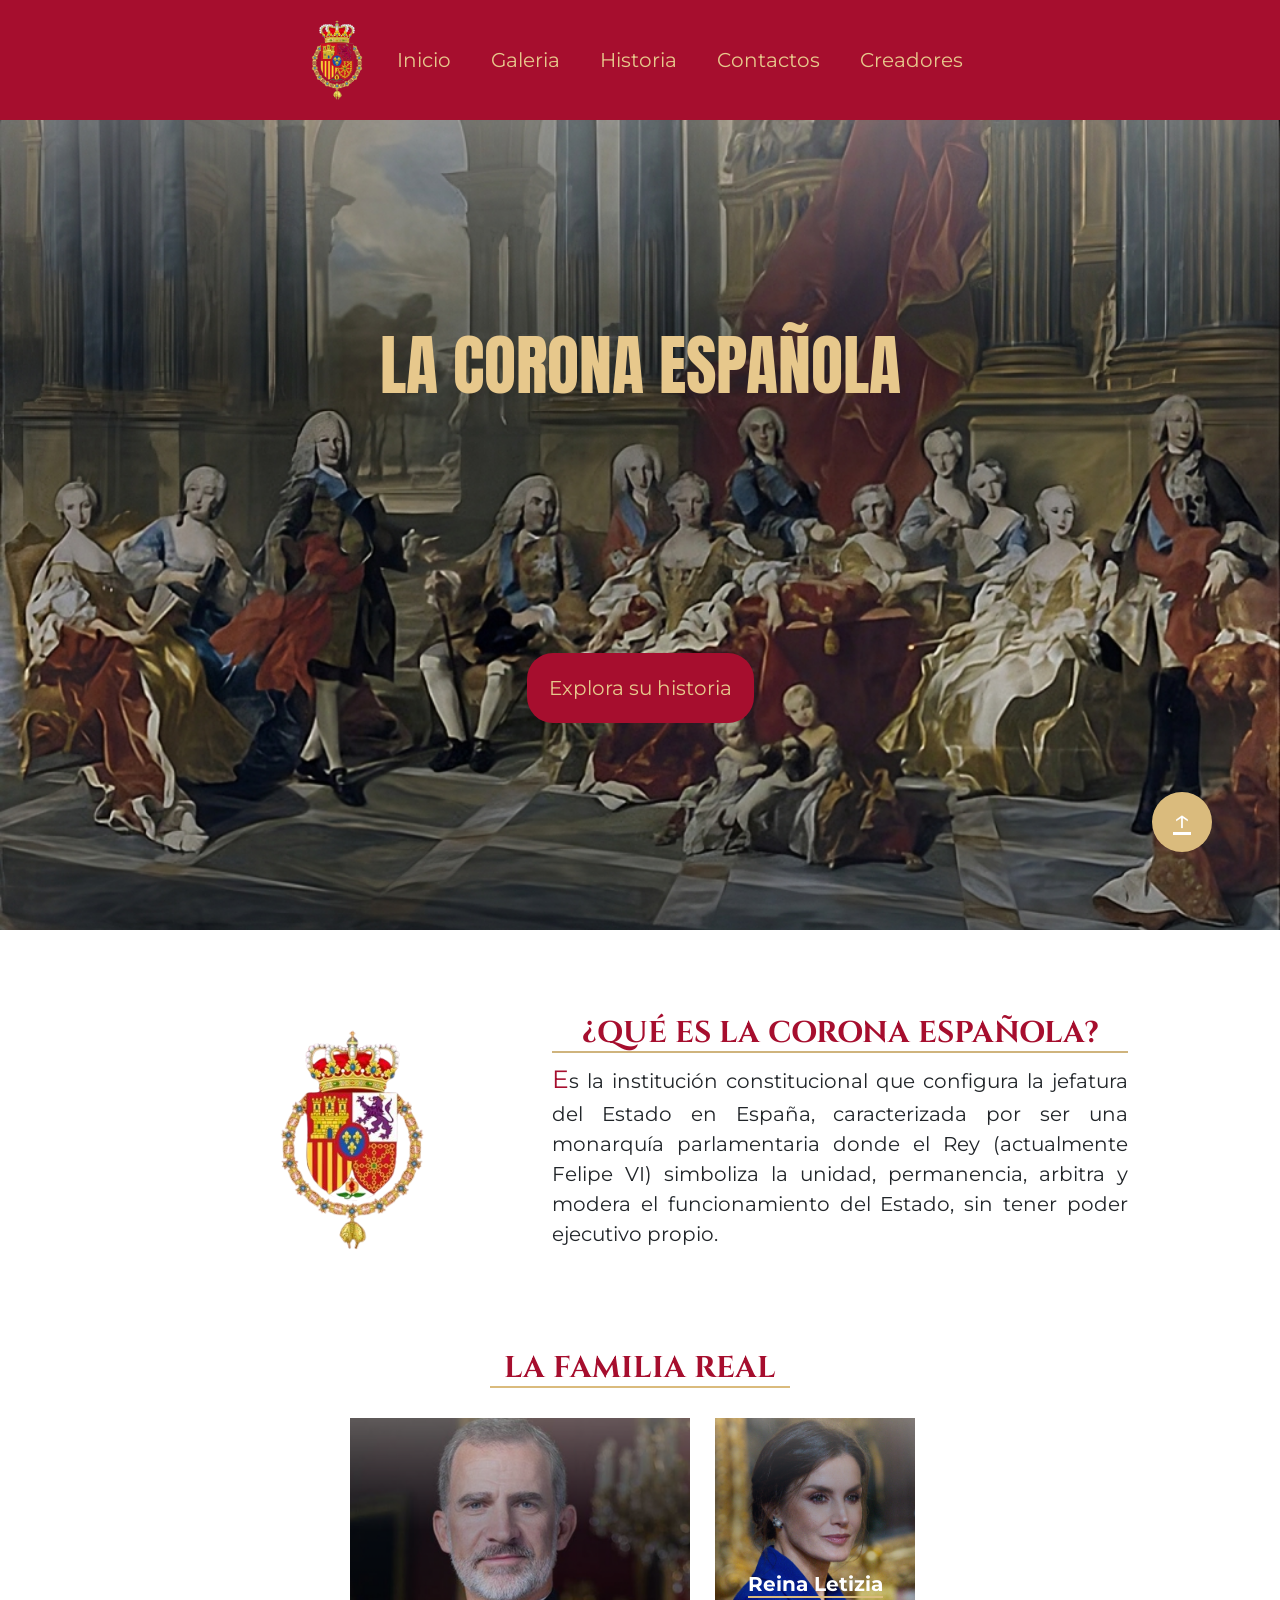
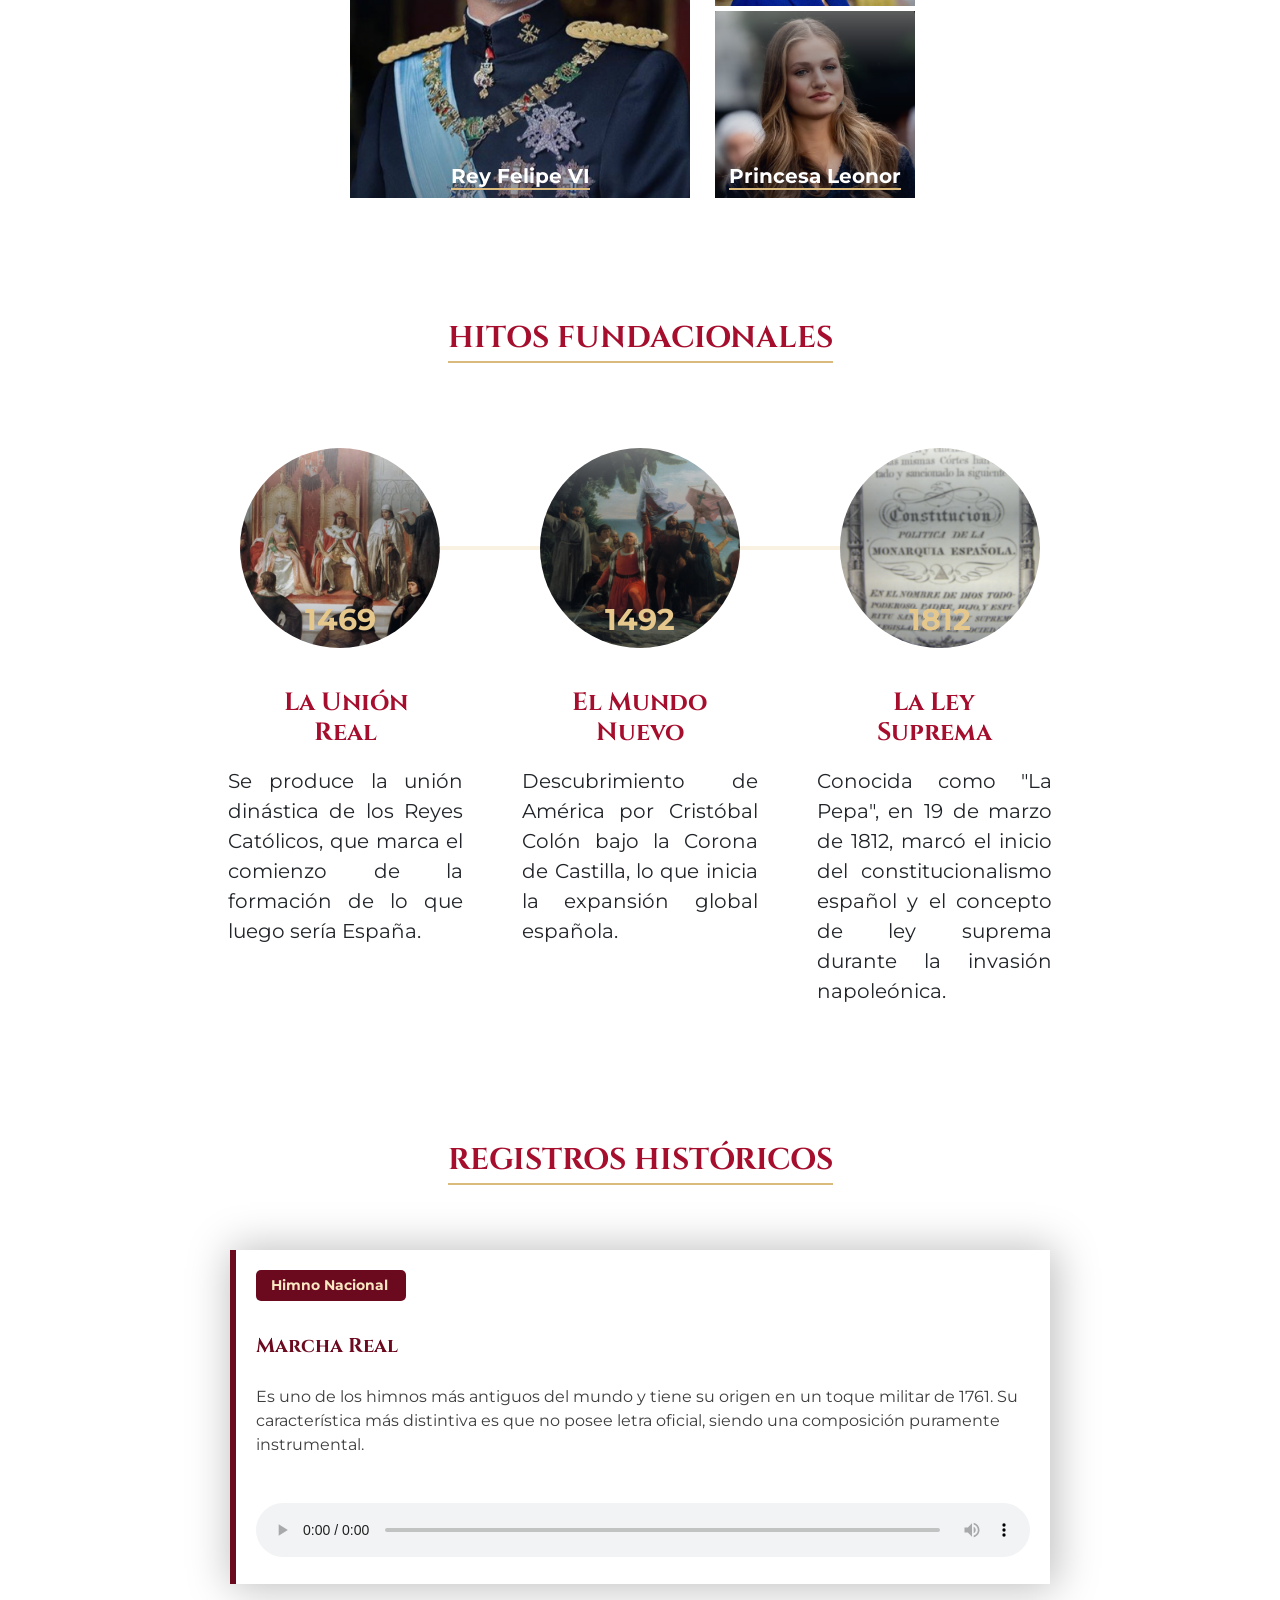
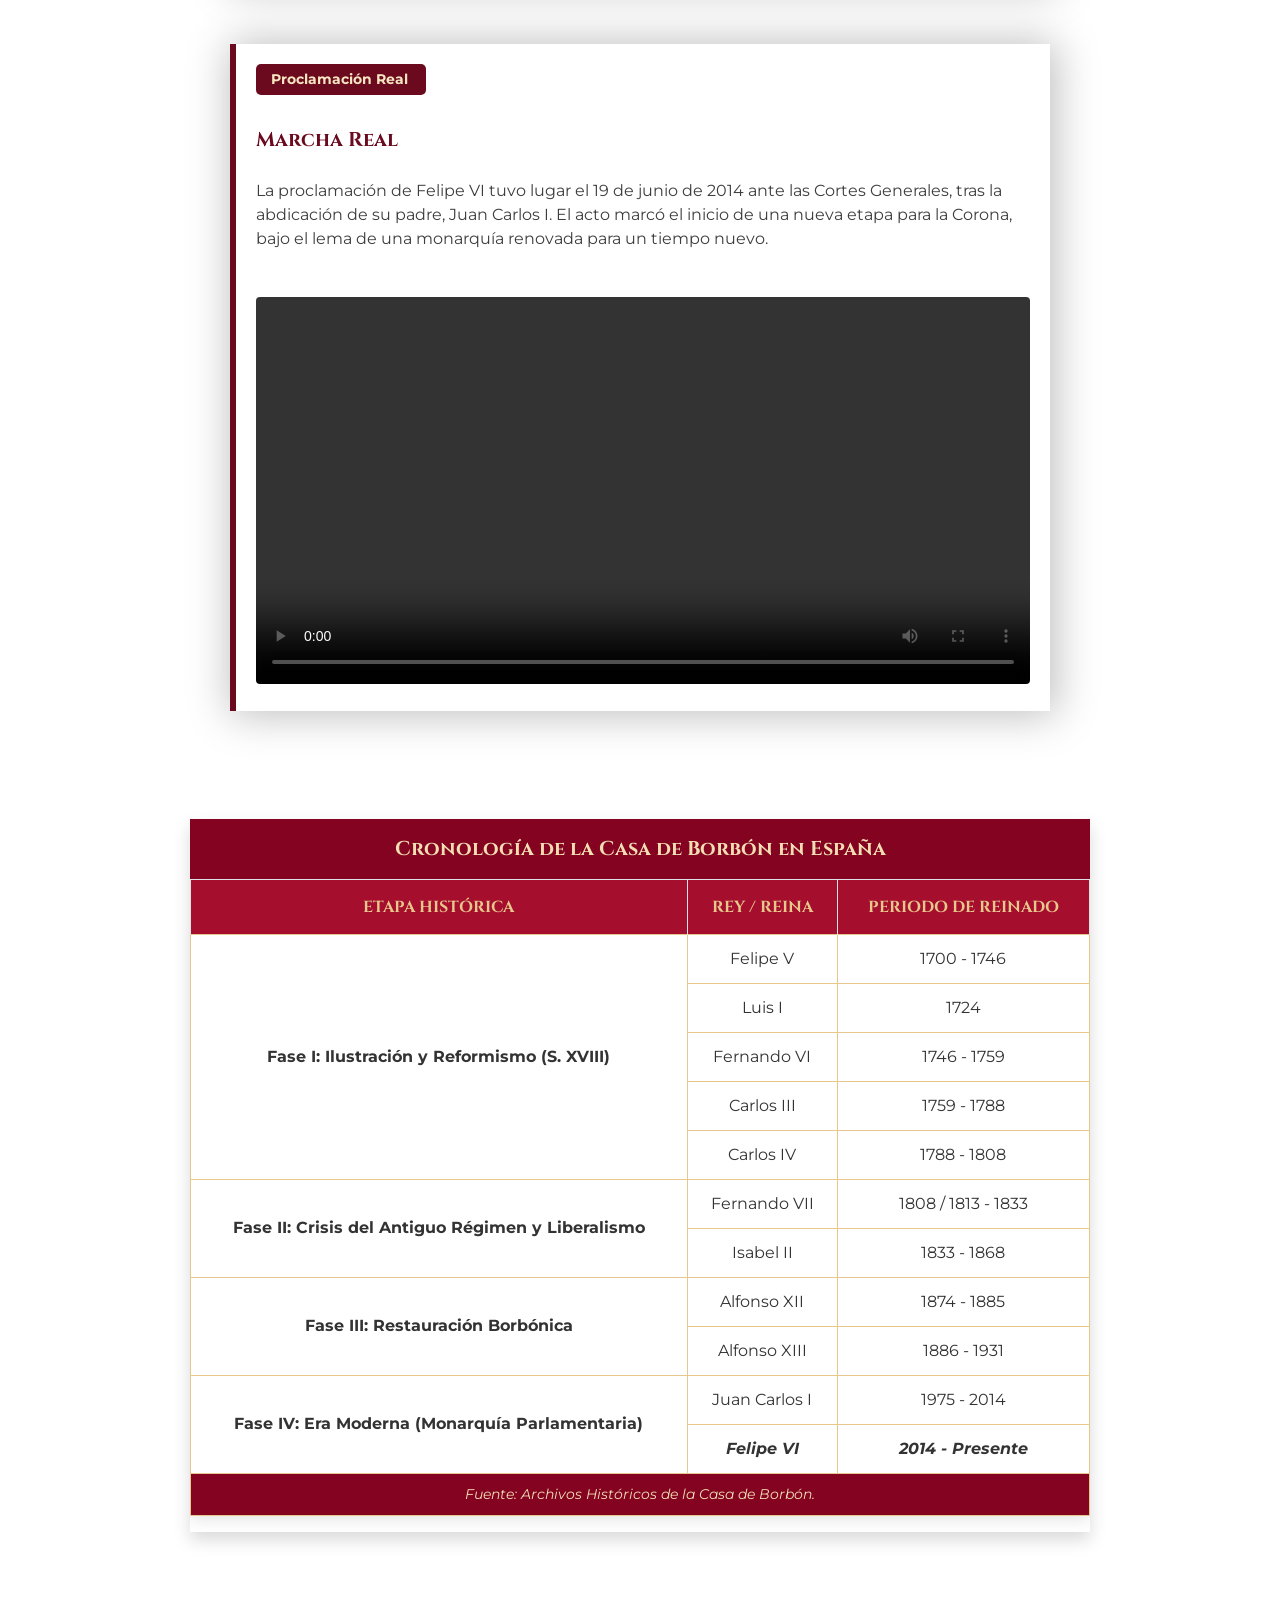
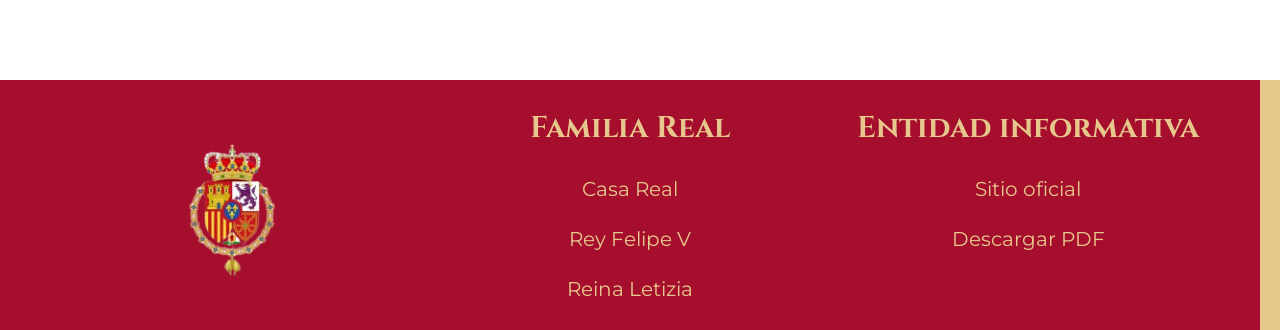
==== commit 0f44eedc: "Boton de PDF" ====
--- a/index.html
+++ b/index.html
@@ -259,6 +259,7 @@
         <div>
             <h2>Entidad informativa</h2>
             <a href="https://www.casareal.es/ES/Paginas/Home.aspx" target="_blank">Sitio oficial</a>
+            <a href="Proyecto_Final_LME.pdf" download="Proyecto_Final_LME">Descargar PDF</a>
         </div>
     </footer>
 </body>
